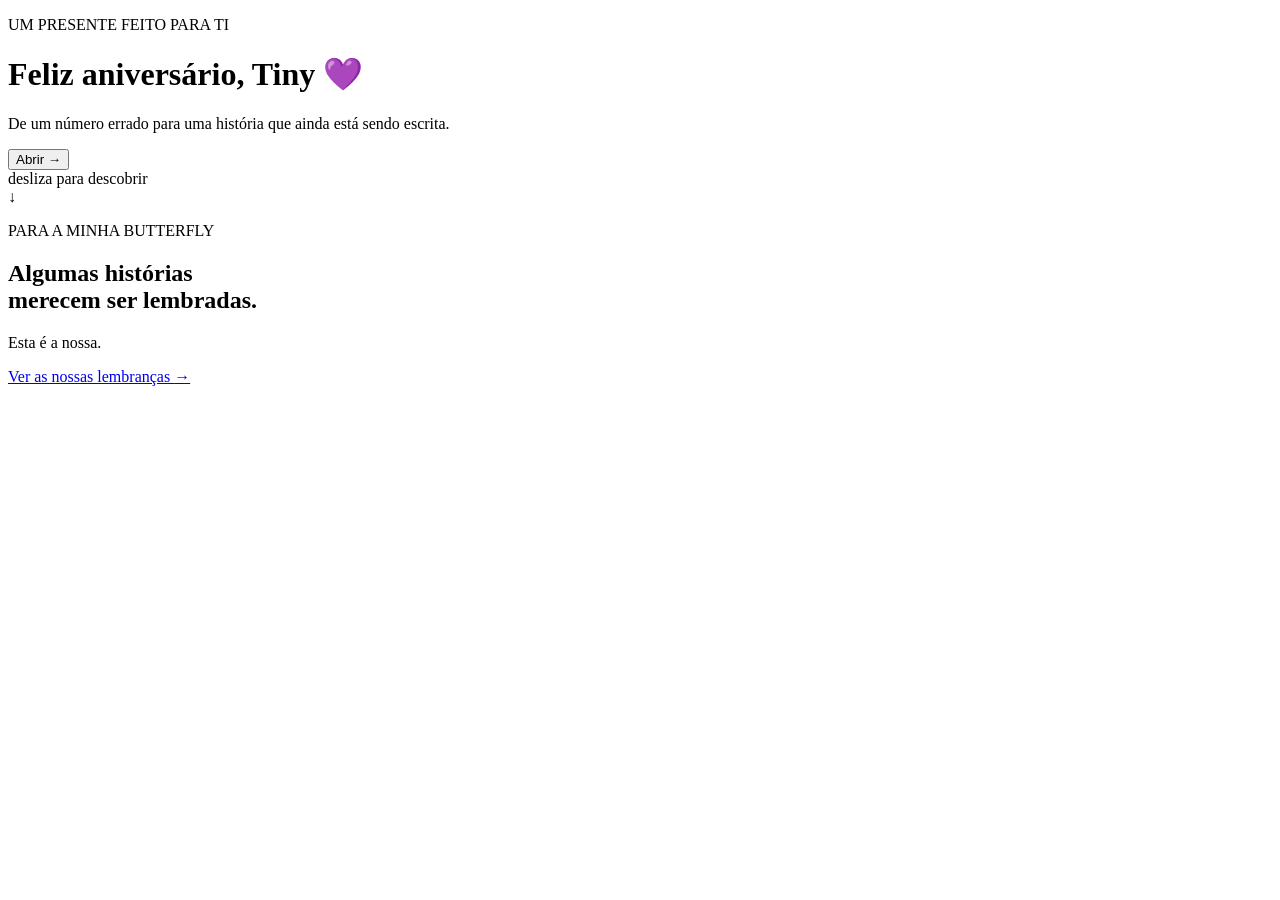
==== index.html @ 2b091e61 "Add files via upload actualizando" ====
<!DOCTYPE html>
<html lang="pt">
<head>
    <meta charset="UTF-8">
    <meta name="viewport" content="width=device-width, initial-scale=1.0">

    <title>Para Tiny 💜</title>

    <link rel="stylesheet" href="../Pessoais/albertina/style.css">
</head>

<body>

    <!--
        Coloca o ficheiro de áudio que tens autorização para usar em:
        assets/audio/te-vivo.mp3

        Nota: alguns navegadores bloqueiam música com som iniciada
        automaticamente. Por isso, o JavaScript também tenta iniciar
        a música quando a Tiny tocar no botão.
    -->
    <audio id="backgroundMusic" loop preload="auto">
        <source src="../Pessoais/albertina/assets/audio/marilia_mendonca_nem_e_bom_lembrar_decretos_reais_aac_70415.m4a" type="audio/mpeg">
    </audio>

    <main class="hero">

        <div class="stars"></div>

        <div class="hero-content">

            <p class="small-text">UM PRESENTE FEITO PARA TI</p>

            <h1>
                Feliz aniversário,
                <span>Tiny</span> 💜
            </h1>

            <p class="intro">
                De um número errado para uma história
                que ainda está sendo escrita.
            </p>

            <button id="openGift">
                Abrir
                <span>→</span>
            </button>

        </div>

        <div class="scroll-indicator">
            <span>desliza para descobrir</span>
            <div>↓</div>
        </div>

    </main>


    <section class="welcome" id="welcome">

        <p class="section-label">PARA A MINHA BUTTERFLY</p>

        <h2>
            Algumas histórias<br>
            merecem ser lembradas.
        </h2>

        <p>
            Esta é a nossa.
        </p>

        <a href="../Pessoais/albertina/lembrancas.html" class="memories-button">
            Ver as nossas lembranças
            <span>→</span>
        </a>

    </section>


    <script src="../Pessoais/albertina/script.js"></script>

</body>
</html>
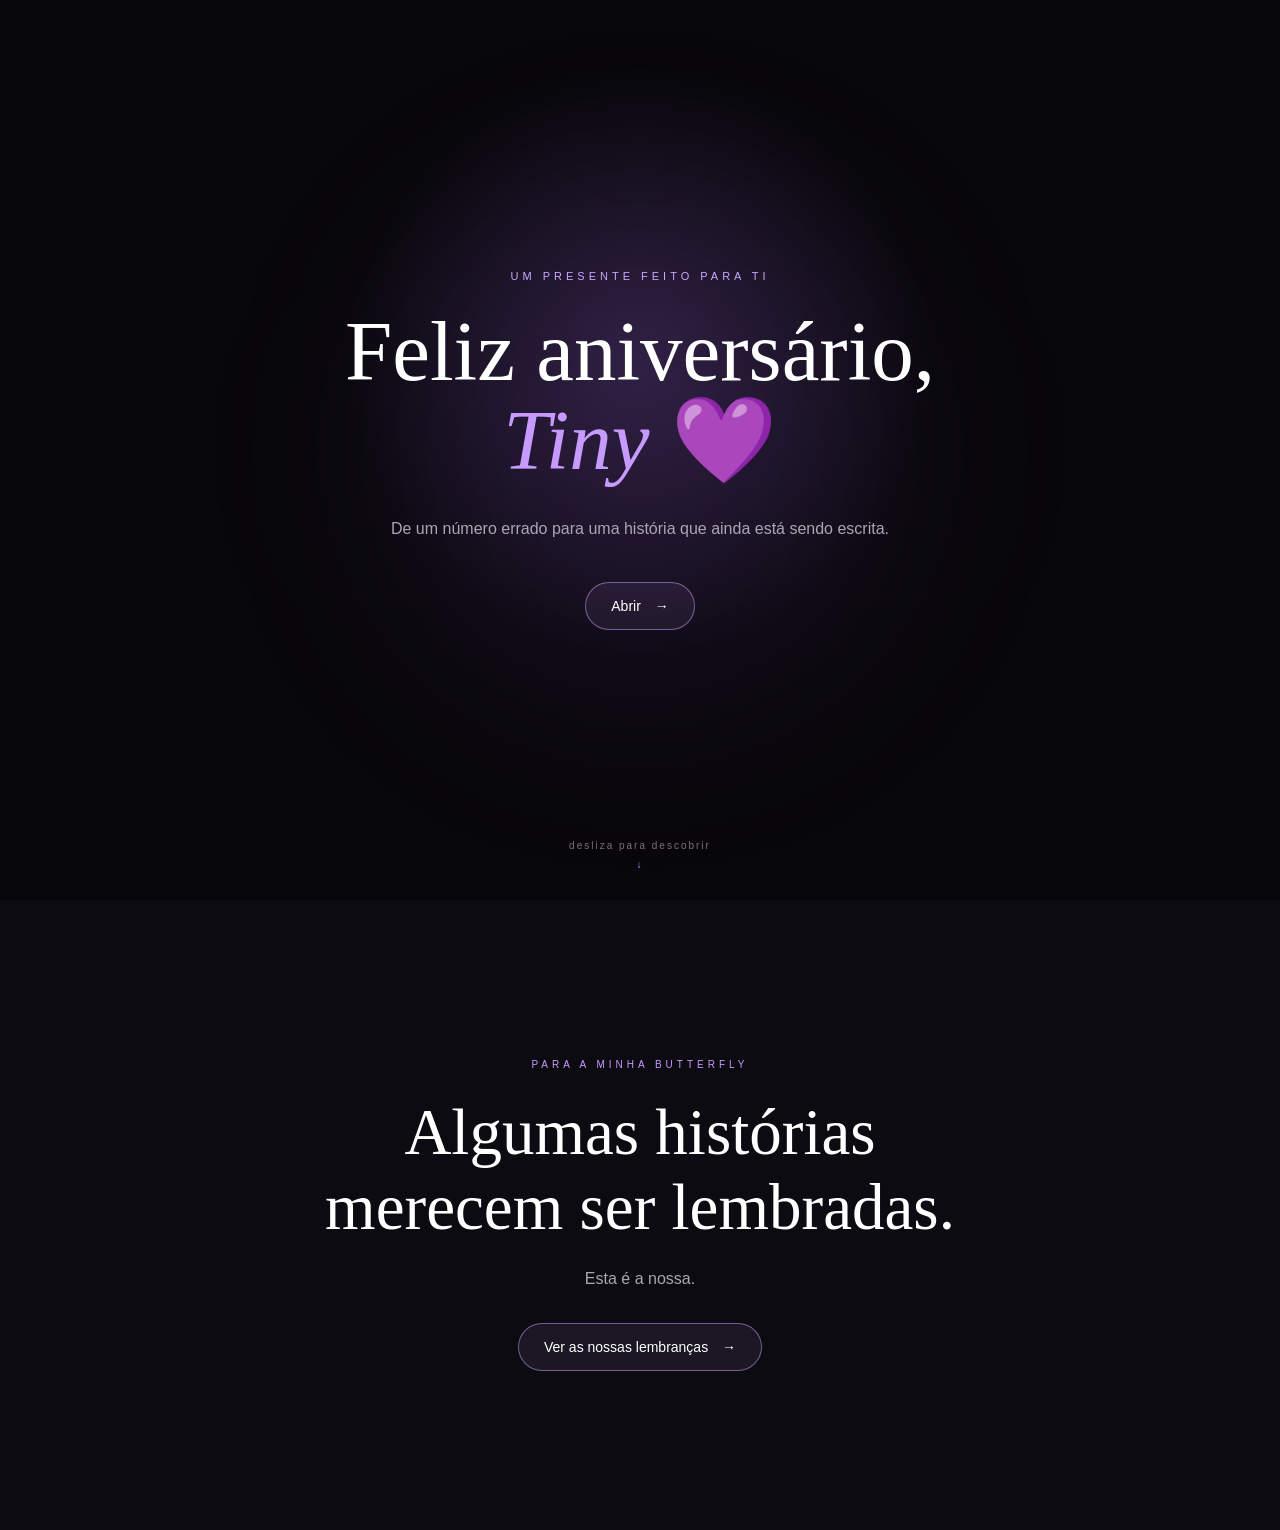
==== commit 13115638: "Add files via upload terceira actualizacao" ====
--- a/index.html
+++ b/index.html
@@ -6,7 +6,7 @@
 
     <title>Para Tiny 💜</title>
 
-    <link rel="stylesheet" href="../Pessoais/albertina/style.css">
+    <link rel="stylesheet" href="../albertina/style.css">
 </head>
 
 <body>
@@ -20,7 +20,7 @@
         a música quando a Tiny tocar no botão.
     -->
     <audio id="backgroundMusic" loop preload="auto">
-        <source src="../Pessoais/albertina/assets/audio/marilia_mendonca_nem_e_bom_lembrar_decretos_reais_aac_70415.m4a" type="audio/mpeg">
+        <source src="../albertina/assets/audio/marilia_mendonca_nem_e_bom_lembrar_decretos_reais_aac_70415.m4a" type="audio/mpeg">
     </audio>
 
     <main class="hero">
@@ -69,7 +69,7 @@
             Esta é a nossa.
         </p>
 
-        <a href="../Pessoais/albertina/lembrancas.html" class="memories-button">
+        <a href="../albertina/lembrancas.html" class="memories-button">
             Ver as nossas lembranças
             <span>→</span>
         </a>
@@ -77,7 +77,7 @@
     </section>
 
 
-    <script src="../Pessoais/albertina/script.js"></script>
+    <script src="../albertina/script.js"></script>
 
 </body>
 </html>
--- a/albertina/style.css
+++ b/albertina/style.css
@@ -0,0 +1,210 @@
+@import url('https://fonts.googleapis.com/css2?family=DM+Sans:wght@300;400;500&family=Playfair+Display:wght@400;500;600&display=swap');
+
+* {
+    margin: 0;
+    padding: 0;
+    box-sizing: border-box;
+}
+
+html {
+    scroll-behavior: smooth;
+}
+
+body {
+    background: #08070b;
+    color: #ffffff;
+    font-family: 'DM Sans', sans-serif;
+}
+
+.hero {
+    min-height: 100vh;
+    position: relative;
+    overflow: hidden;
+
+    display: flex;
+    align-items: center;
+    justify-content: center;
+
+    background:
+        radial-gradient(
+            circle at 50% 40%,
+            rgba(178, 119, 255, 0.18),
+            transparent 35%
+        ),
+        #08070b;
+}
+
+.hero::before {
+    content: "";
+    position: absolute;
+
+    width: 500px;
+    height: 500px;
+
+    border-radius: 50%;
+
+    background: rgba(173, 107, 255, 0.08);
+
+    filter: blur(100px);
+}
+
+.hero-content {
+    position: relative;
+    z-index: 2;
+
+    width: min(90%, 700px);
+
+    text-align: center;
+}
+
+.small-text {
+    color: #cba6ff;
+
+    font-size: 11px;
+    letter-spacing: 4px;
+
+    margin-bottom: 25px;
+}
+
+h1 {
+    font-family: 'Playfair Display', serif;
+
+    font-size: clamp(45px, 9vw, 85px);
+    font-weight: 400;
+
+    line-height: 1.05;
+}
+
+h1 span {
+    color: #c79aff;
+    font-style: italic;
+}
+
+.intro {
+    max-width: 500px;
+
+    margin: 30px auto 40px;
+
+    color: #aaa6b2;
+
+    font-size: 16px;
+    line-height: 1.7;
+}
+
+button,
+.memories-button {
+    border: 1px solid rgba(203, 166, 255, 0.5);
+
+    background: rgba(203, 166, 255, 0.08);
+
+    color: white;
+
+    padding: 15px 25px;
+
+    border-radius: 30px;
+
+    font-family: inherit;
+    font-size: 14px;
+
+    cursor: pointer;
+
+    transition: 0.3s;
+
+    text-decoration: none;
+
+    display: inline-block;
+}
+
+button span,
+.memories-button span {
+    margin-left: 10px;
+}
+
+button:hover,
+.memories-button:hover {
+    background: #c79aff;
+    color: #08070b;
+
+    transform: translateY(-3px);
+}
+
+.scroll-indicator {
+    position: absolute;
+
+    bottom: 30px;
+    left: 50%;
+
+    transform: translateX(-50%);
+
+    text-align: center;
+
+    color: #77727f;
+
+    font-size: 10px;
+
+    letter-spacing: 2px;
+}
+
+.scroll-indicator div {
+    margin-top: 8px;
+
+    color: #c79aff;
+
+    animation: floating 1.5s infinite;
+}
+
+@keyframes floating {
+
+    0%, 100% {
+        transform: translateY(0);
+    }
+
+    50% {
+        transform: translateY(6px);
+    }
+}
+
+.welcome {
+    min-height: 70vh;
+
+    padding: 120px 20px;
+
+    display: flex;
+    flex-direction: column;
+
+    justify-content: center;
+    align-items: center;
+
+    text-align: center;
+
+    background: #0d0b12;
+}
+
+.section-label {
+    color: #c79aff;
+
+    font-size: 10px;
+    letter-spacing: 4px;
+
+    margin-bottom: 25px;
+}
+
+.welcome h2 {
+    font-family: 'Playfair Display', serif;
+
+    font-size: clamp(35px, 7vw, 65px);
+
+    font-weight: 400;
+
+    line-height: 1.15;
+}
+
+.welcome p:last-of-type {
+    margin-top: 25px;
+
+    color: #aaa6b2;
+}
+
+.memories-button {
+    margin-top: 35px;
+}
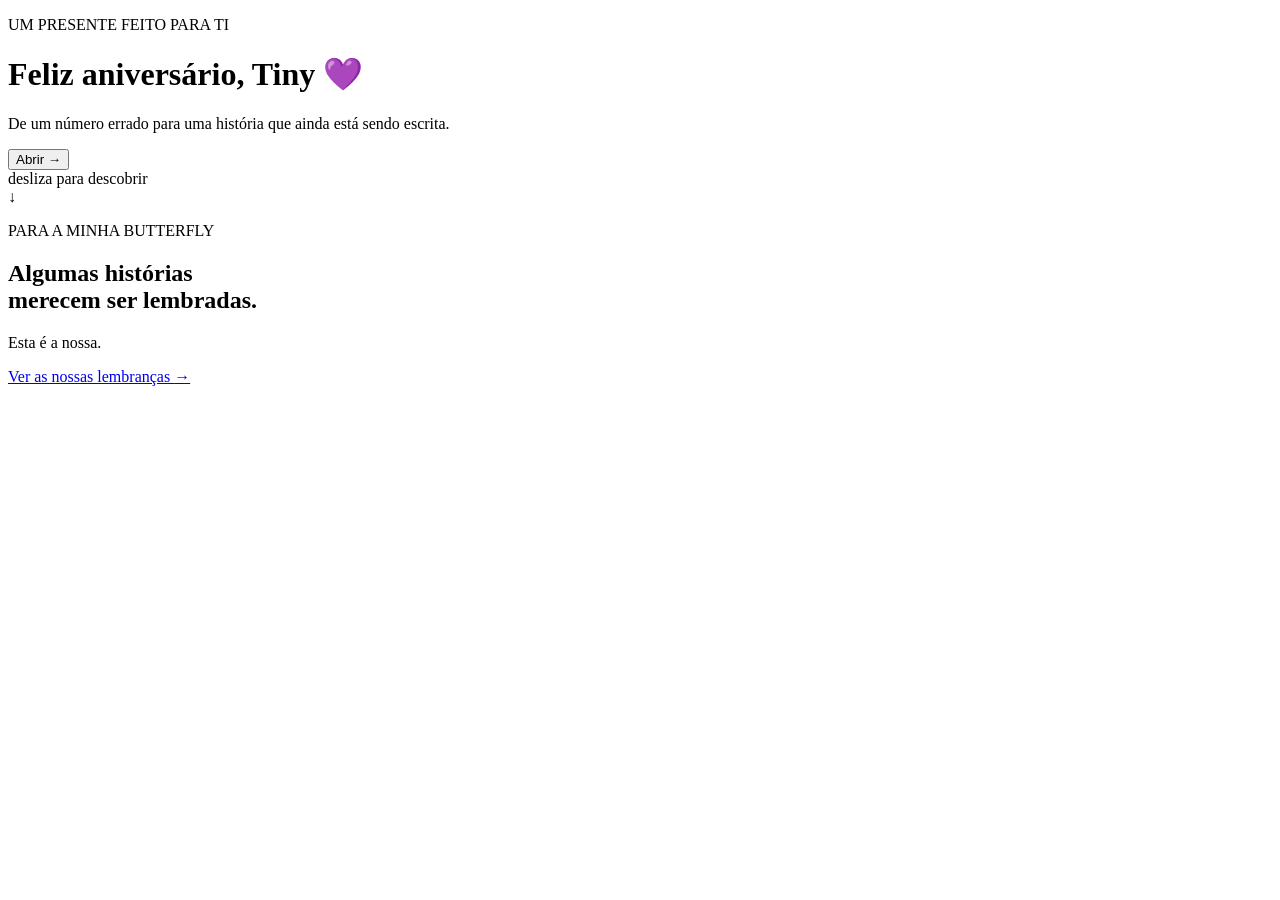
==== commit 52255b74: "Update index.html alterei" ====
--- a/index.html
+++ b/index.html
@@ -6,7 +6,7 @@
 
     <title>Para Tiny 💜</title>
 
-    <link rel="stylesheet" href="../albertina/style.css">
+    <link rel="stylesheet" href="../Albertina/style.css">
 </head>
 
 <body>
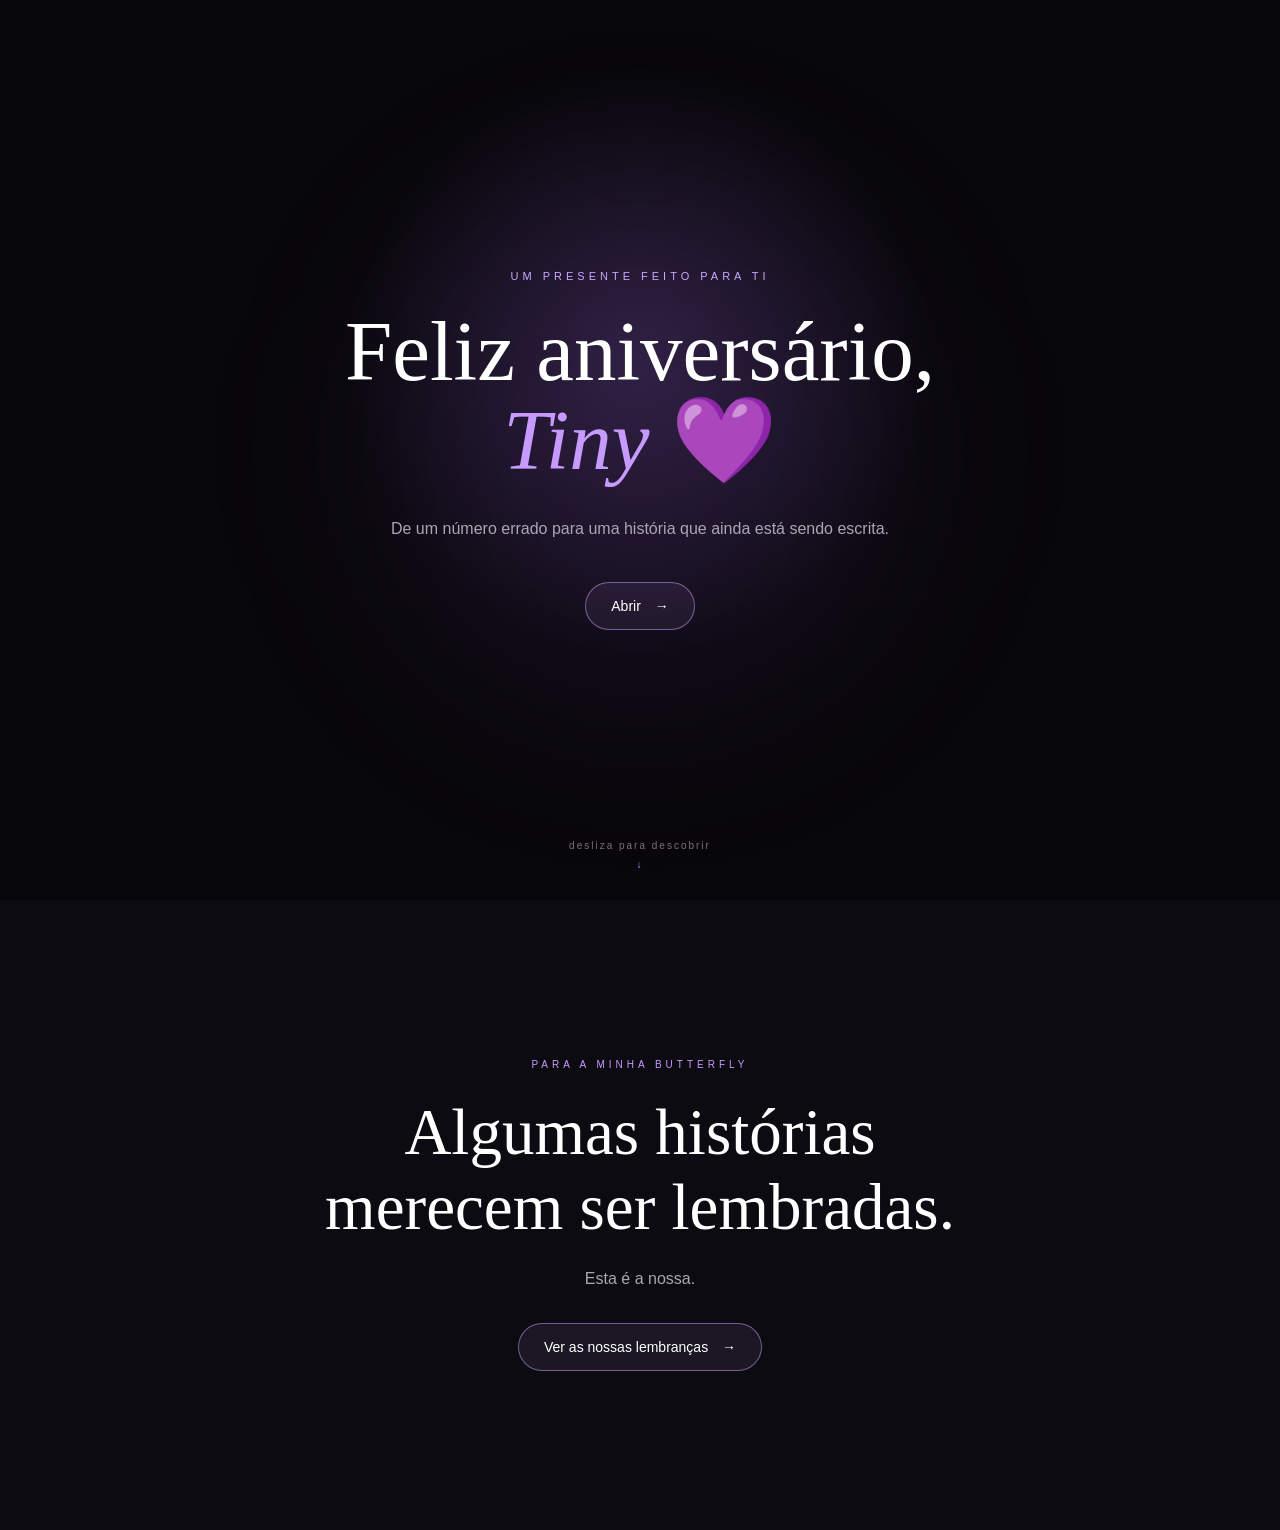
==== commit 0ffdaf99: "Update index.html atualizei" ====
--- a/index.html
+++ b/index.html
@@ -6,7 +6,7 @@
 
     <title>Para Tiny 💜</title>
 
-    <link rel="stylesheet" href="../Albertina/style.css">
+    <link rel="stylesheet" href="../albertina/style.css">
 </head>
 
 <body>
--- a/albertina/style.css
+++ b/albertina/style.css
@@ -0,0 +1,210 @@
+@import url('https://fonts.googleapis.com/css2?family=DM+Sans:wght@300;400;500&family=Playfair+Display:wght@400;500;600&display=swap');
+
+* {
+    margin: 0;
+    padding: 0;
+    box-sizing: border-box;
+}
+
+html {
+    scroll-behavior: smooth;
+}
+
+body {
+    background: #08070b;
+    color: #ffffff;
+    font-family: 'DM Sans', sans-serif;
+}
+
+.hero {
+    min-height: 100vh;
+    position: relative;
+    overflow: hidden;
+
+    display: flex;
+    align-items: center;
+    justify-content: center;
+
+    background:
+        radial-gradient(
+            circle at 50% 40%,
+            rgba(178, 119, 255, 0.18),
+            transparent 35%
+        ),
+        #08070b;
+}
+
+.hero::before {
+    content: "";
+    position: absolute;
+
+    width: 500px;
+    height: 500px;
+
+    border-radius: 50%;
+
+    background: rgba(173, 107, 255, 0.08);
+
+    filter: blur(100px);
+}
+
+.hero-content {
+    position: relative;
+    z-index: 2;
+
+    width: min(90%, 700px);
+
+    text-align: center;
+}
+
+.small-text {
+    color: #cba6ff;
+
+    font-size: 11px;
+    letter-spacing: 4px;
+
+    margin-bottom: 25px;
+}
+
+h1 {
+    font-family: 'Playfair Display', serif;
+
+    font-size: clamp(45px, 9vw, 85px);
+    font-weight: 400;
+
+    line-height: 1.05;
+}
+
+h1 span {
+    color: #c79aff;
+    font-style: italic;
+}
+
+.intro {
+    max-width: 500px;
+
+    margin: 30px auto 40px;
+
+    color: #aaa6b2;
+
+    font-size: 16px;
+    line-height: 1.7;
+}
+
+button,
+.memories-button {
+    border: 1px solid rgba(203, 166, 255, 0.5);
+
+    background: rgba(203, 166, 255, 0.08);
+
+    color: white;
+
+    padding: 15px 25px;
+
+    border-radius: 30px;
+
+    font-family: inherit;
+    font-size: 14px;
+
+    cursor: pointer;
+
+    transition: 0.3s;
+
+    text-decoration: none;
+
+    display: inline-block;
+}
+
+button span,
+.memories-button span {
+    margin-left: 10px;
+}
+
+button:hover,
+.memories-button:hover {
+    background: #c79aff;
+    color: #08070b;
+
+    transform: translateY(-3px);
+}
+
+.scroll-indicator {
+    position: absolute;
+
+    bottom: 30px;
+    left: 50%;
+
+    transform: translateX(-50%);
+
+    text-align: center;
+
+    color: #77727f;
+
+    font-size: 10px;
+
+    letter-spacing: 2px;
+}
+
+.scroll-indicator div {
+    margin-top: 8px;
+
+    color: #c79aff;
+
+    animation: floating 1.5s infinite;
+}
+
+@keyframes floating {
+
+    0%, 100% {
+        transform: translateY(0);
+    }
+
+    50% {
+        transform: translateY(6px);
+    }
+}
+
+.welcome {
+    min-height: 70vh;
+
+    padding: 120px 20px;
+
+    display: flex;
+    flex-direction: column;
+
+    justify-content: center;
+    align-items: center;
+
+    text-align: center;
+
+    background: #0d0b12;
+}
+
+.section-label {
+    color: #c79aff;
+
+    font-size: 10px;
+    letter-spacing: 4px;
+
+    margin-bottom: 25px;
+}
+
+.welcome h2 {
+    font-family: 'Playfair Display', serif;
+
+    font-size: clamp(35px, 7vw, 65px);
+
+    font-weight: 400;
+
+    line-height: 1.15;
+}
+
+.welcome p:last-of-type {
+    margin-top: 25px;
+
+    color: #aaa6b2;
+}
+
+.memories-button {
+    margin-top: 35px;
+}
